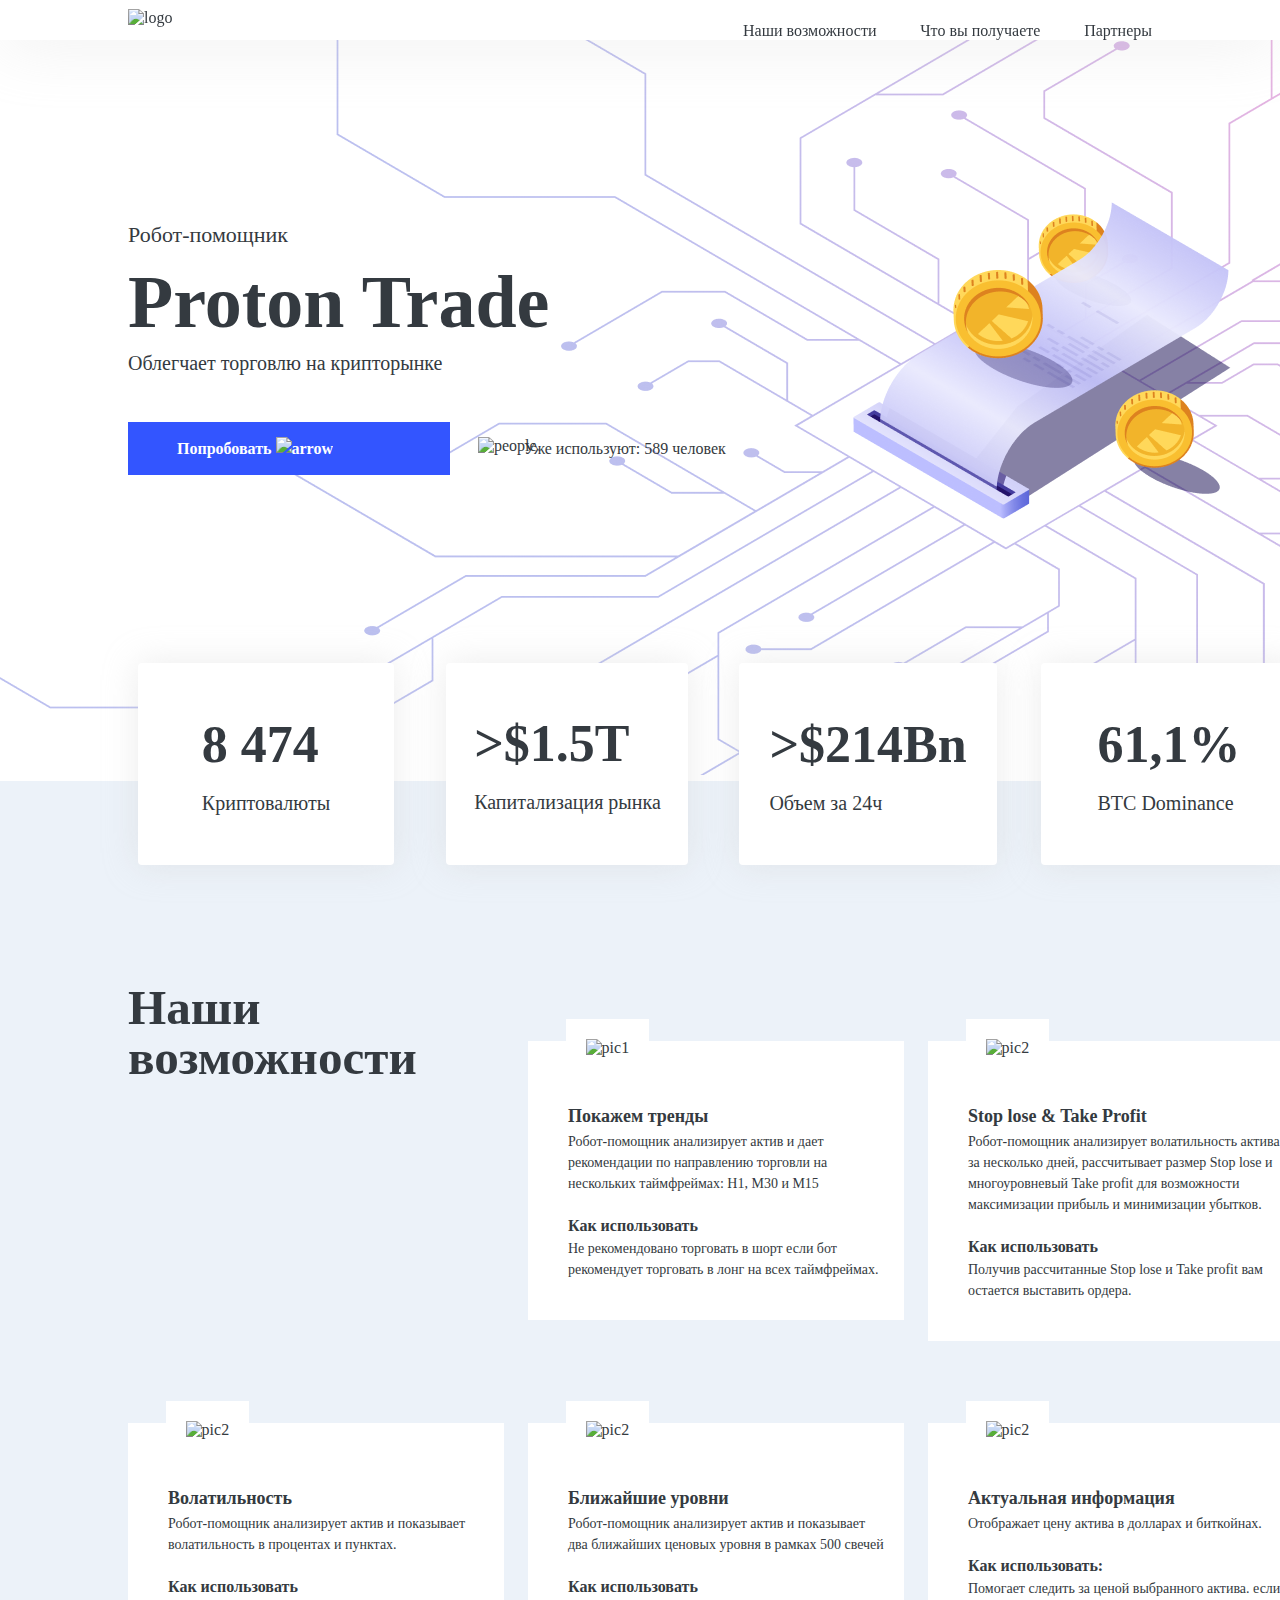
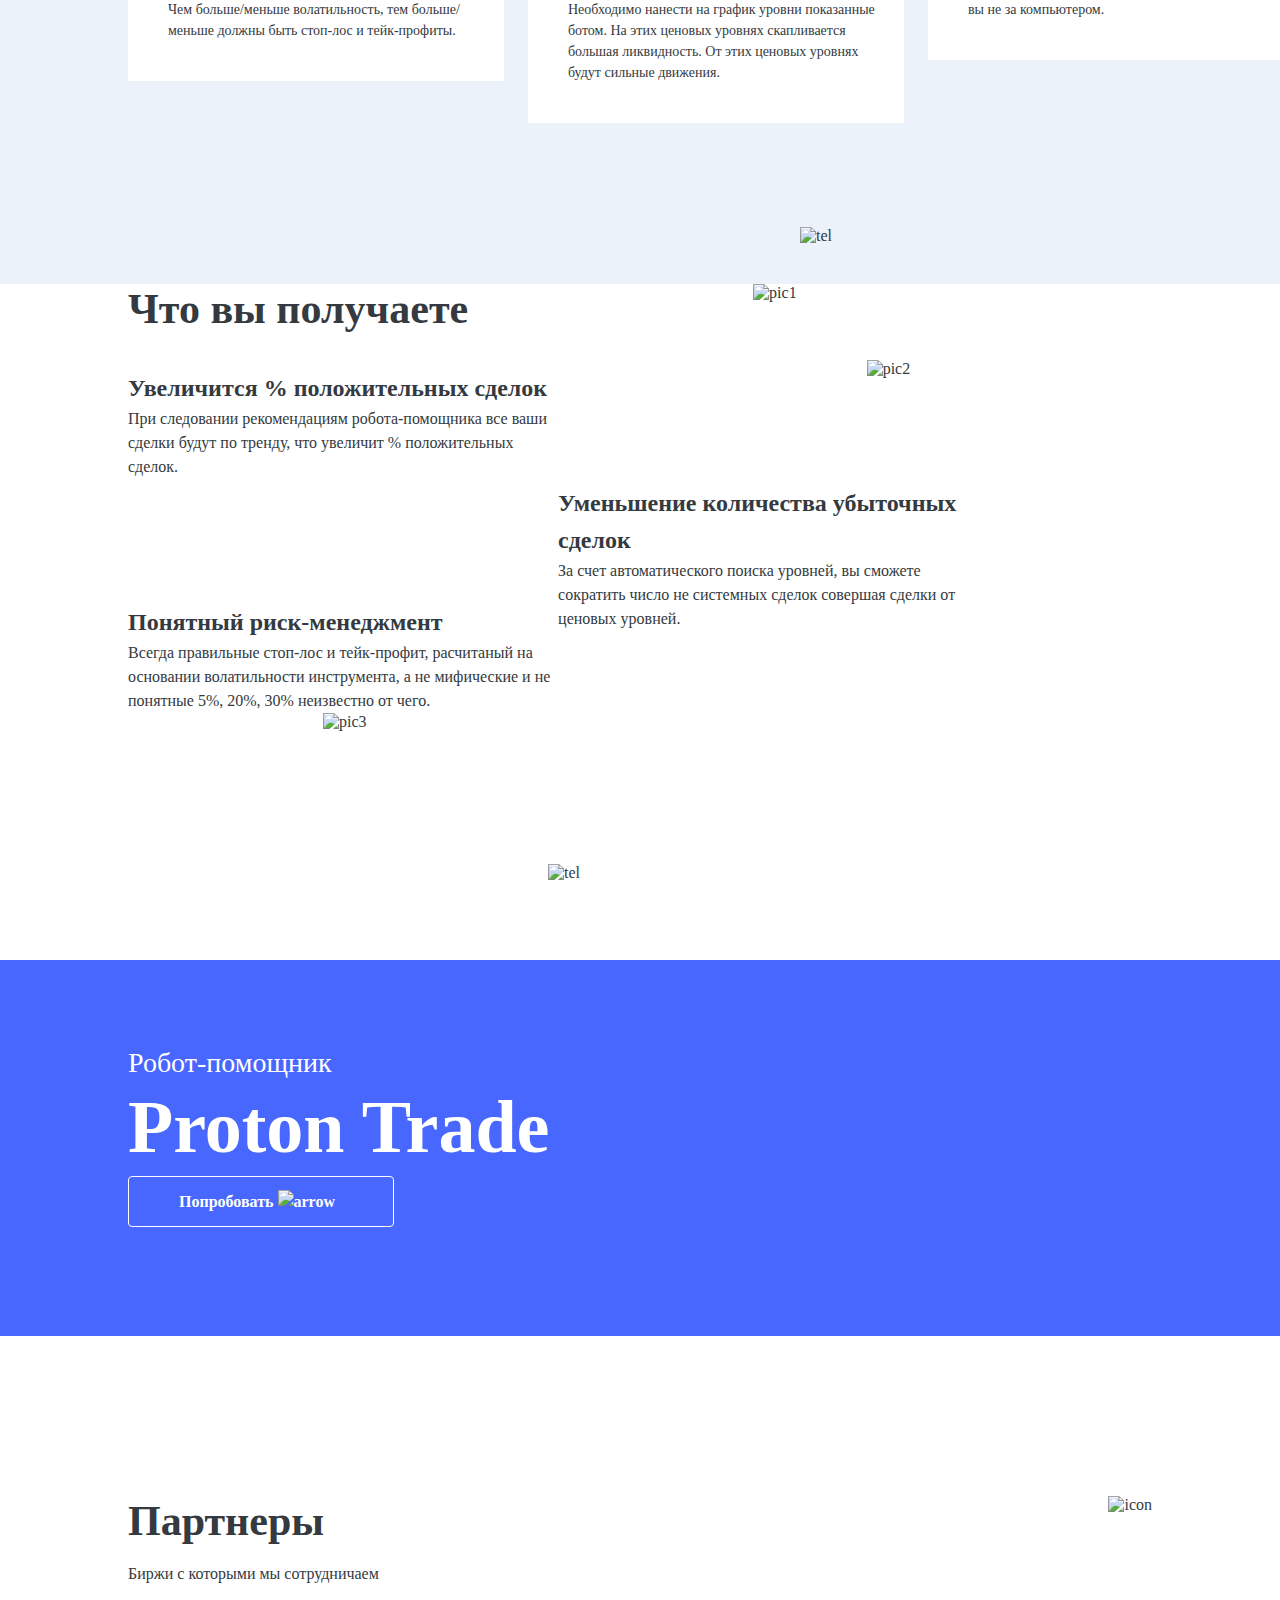
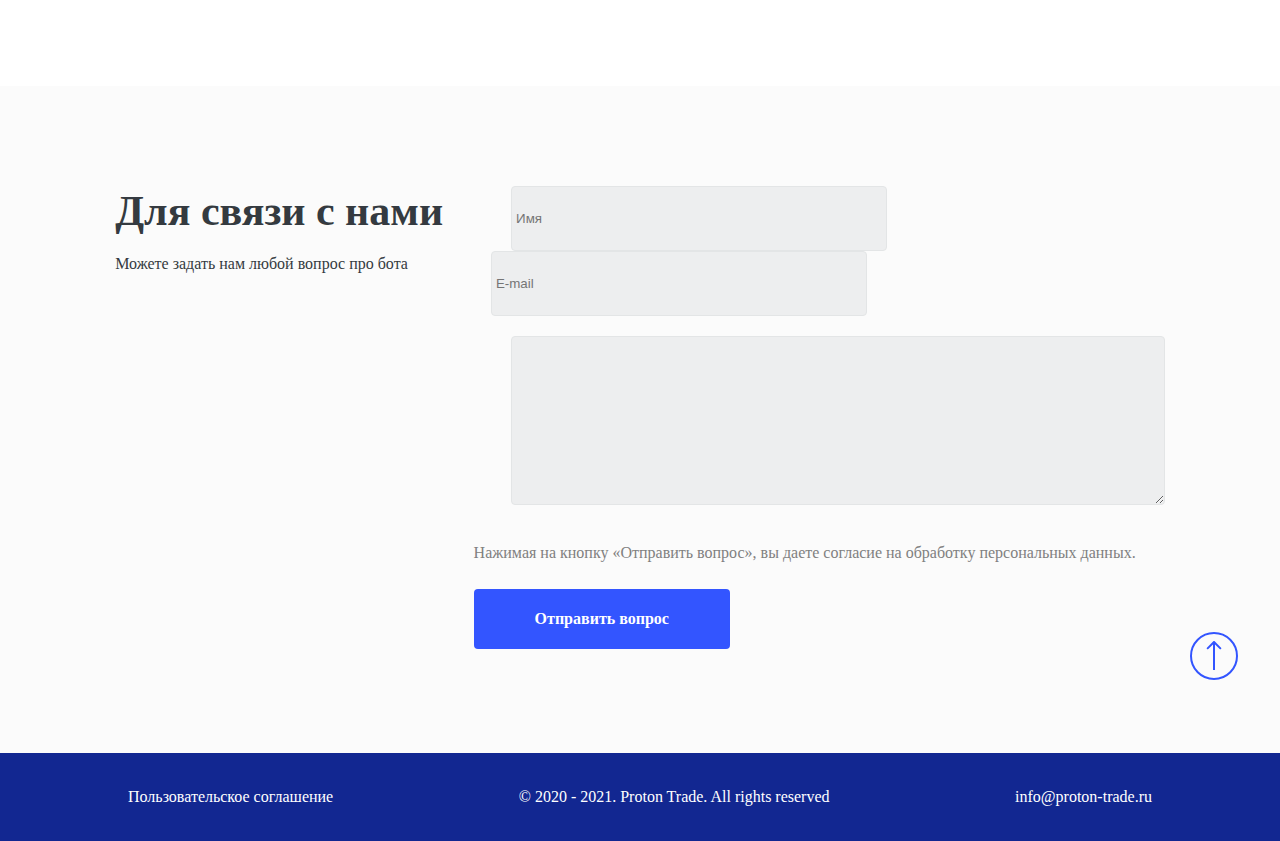
==== index1.html @ f9cb55f0 "change file" ====
<!DOCTYPE html>
<html lang="en">

<head>
    <meta charset="UTF-8">
    <meta http-equiv="X-UA-Compatible" content="IE=edge">
    <meta name="viewport" content="width=device-width, initial-scale=1.0">
    <title>new1</title>
    <link rel="preconnect" href="https://fonts.googleapis.com">
    <link rel="preconnect" href="https://fonts.gstatic.com" crossorigin>
    <link
        href="https://fonts.googleapis.com/css2?family=Poppins:wght@400;500;600;700&family=Rubik:wght@300;400;700&display=swap"
        rel="stylesheet">
    <link rel="stylesheet" href="scss/main.css">
</head>

<body>
    <div class="wrapper">
        <header>
            <div class="logo-shadow">
                <nav class="logo" id="up">
                    <img class="logo-image" src="../new_project/images/logo.svg" alt="logo">
                    <ul class="logo-links">
                        <li> <a href="#opportunities">Наши возможности</a></li>
                        <li> <a href="#receive">Что вы получаете</a></li>
                        <li> <a href="#partners">Партнеры</a></li>
                    </ul>

                </nav>
            </div>
            <div class="info-container">
                <p class="info-container__text-top">Робот-помощник</p>
                <h1 class="head">Proton Trade</h1>
                <p class="info-container__text-mid">Облегчает торговлю на крипторынке</p>
                <a class="info-container__buttom" href="#">Попробовать <img class="arrow"
                        src="../new_project/images/arrow.svg" alt="arrow"></a>
                <img class="info-container__img-button" src="../new_project/images/people.svg" alt="people">
                <p class="info-container__text-bottom">Уже используют: 589 человек</p>

            </div>

        </header>

        <section class="content-cards">
            <div class="center">
                <div class="info-card">
                    <div class="info-card__info-items__cripto">
                        <h4 class="info-items__text-head">8 474</h4>
                        <p class="info-items__text-description">Криптовалюты</p>
                    </div>
                    <div class="info-card__info-items__capital">
                        <h4 class="info-items__text-head">>$1.5T</h4>
                        <p class="info-items__text-description">Капитализация рынка</p>
                    </div>
                    <div class="info-card__info-items__volume">
                        <h4 class="info-items__text-head">>$214Bn</h4>
                        <p class="info-items__text-description">Объем за 24ч</p>
                    </div>
                    <div class="info-card__info-items__btc">
                        <h4 class="info-items__text-head">61,1%</h4>
                        <p class="info-items__text-description">BTC Dominance</p>
                    </div>
                </div>
                <div class="content-items">

                    <div class="content-items__text-head">
                        <h3 id="opportunities"> Наши возможности</h3>
                    </div>

                    <div class="content-items__text-card">
                        <img class="content-items__text-card__logo-rocket" src="../new_project/images/pic1.svg"
                            alt="pic1">
                        <div class="content-items__text-card__box">
                            <h5 class="content-items__text-card__text-head">Покажем тренды</h5>
                            <p class="content-items__text-card__text-descr">Робот-помощник анализирует актив и дает
                                рекомендации по направлению торговли на нескольких таймфреймах: H1, М30 и М15</p>
                            <h5 class="content-items__text-card__text-head-botton">Как использовать</h5>
                            <p class="content-items__text-card__text-descr">Не рекомендовано торговать в шорт если бот
                                рекомендует торговать в лонг на всех таймфреймах.</p>
                        </div>
                    </div>
                    <div class="content-items__text-card">
                        <img class="content-items__text-card__logo-graf" class="content-items__text-card__logo"
                            src="../new_project/images/pic2.svg" alt="pic2">
                        <div class="content-items__text-card__box">
                            <h5 class="content-items__text-card__text-head">Stop lose & Take Profit</h5>
                            <p class="content-items__text-card__text-descr">Робот-помощник анализирует волатильность
                                актива
                                за несколько дней, рассчитывает размер Stop lose и многоуровневый Take profit для
                                возможности максимизации прибыль и минимизации убытков.</p>
                            <h5 class="content-items__text-card__text-head-botton">Как использовать</h5>
                            <p class="content-items__text-card__text-descr">Получив рассчитанные Stop lose и Take profit
                                вам остается выставить ордера.</p>
                        </div>
                    </div>
                    <div class="content-items__text-card">
                        <img class="content-items__text-card__logo-time" src="../new_project/images/pic3.svg"
                            alt="pic2">
                        <div class="content-items__text-card__box">
                            <h5 class="content-items__text-card__text-head">Волатильность</h5>
                            <p class="content-items__text-card__text-descr">Робот-помощник анализирует актив и
                                показывает
                                волатильность в процентах и пунктах.</p>
                            <h5 class="content-items__text-card__text-head-botton">Как использовать</h5>
                            <p class="content-items__text-card__text-descr">Чем больше/меньше волатильность, тем
                                больше/меньше должны быть стоп-лос и тейк-профиты.</p>
                        </div>
                    </div>
                    <div class="content-items__text-card">
                        <img class="content-items__text-card__logo-table" src="../new_project/images/pic4.svg"
                            alt="pic2">
                        <div class="content-items__text-card__box">
                            <h5 class="content-items__text-card__text-head">Ближайшие уровни</h5>
                            <p class="content-items__text-card__text-descr">Робот-помощник анализирует актив и
                                показывает
                                два ближайших ценовых уровня в рамках 500 свечей</p>
                            <h5 class="content-items__text-card__text-head-botton">Как использовать</h5>
                            <p class="content-items__text-card__text-descr">Необходимо нанести на график уровни
                                показанные
                                ботом. На этих ценовых уровнях скапливается большая ликвидность. От этих ценовых уровнях
                                будут сильные движения.</p>
                        </div>
                    </div>
                    <div class="content-items__text-card">
                        <img class="content-items__text-card__logo-device" src="../new_project/images/pic5.svg"
                            alt="pic2">
                        <div class="content-items__text-card__box">
                            <h5 class="content-items__text-card__text-head">Актуальная информация</h5>
                            <p class="content-items__text-card__text-descr">Отображает цену актива в долларах и
                                биткойнах.
                            </p>
                            <h5 class="content-items__text-card__text-head-botton">Как использовать:</h5>
                            <p class="content-items__text-card__text-descr">Помогает следить за ценой выбранного актива.
                                если вы не за компьютером.</p>
                            <div>
                            </div>
                        </div>
                    </div>
        </section>
        <section class="content-description">
            <div class="content-description-box">
                <h3 id="receive">Что вы получаете</h3>
                <h4 class="content-description-box__top-title">Увеличится % положительных сделок</h4>
                <p class="content-description-box__text">При следовании рекомендациям робота-помощника все ваши сделки
                    будут по тренду, что увеличит % положительных сделок.</p>
            </div>
            <div class="content-description__imgtop">
                <img src="../new_project/images/pc1.png" alt="pic1">
            </div>
            <div class="content-description__imgcenter">
                <img src="../new_project/images/pc2.png" alt="pic2">
            </div>


            <div class="content-description-box">
                <h4 class="content-description-box__centre-title"> Понятный риск-менеджмент</h4>
                <p class="content-description-box__text">Всегда правильные стоп-лос и тейк-профит, расчитаный на
                    основании волатильности инструмента, а не мифические и не понятные 5%, 20%, 30% неизвестно от чего.
                </p>
            </div>

            <div class="content-description-box">
                <h4 class="content-description-box__botton-title">Уменьшение количества убыточных сделок</h4>
                <p class="content-description-box__text">За счет автоматического поиска уровней, вы сможете сократить
                    число не системных сделок совершая сделки от ценовых уровней.</p>
            </div>
            <div class="content-description__imgbotton">
                <img src="../new_project/images/pc3.png" alt="pic3">
            </div>


        </section>

        <section class="aside-container">
            <div class="aside-container__text-block">
                <p class="aside-container__text-block__text-top">Робот-помощник</p>
                <h1 class="aside-container__text-block__text-head">Proton Trade</h1>
                <a class="aside-container__text-block__button" href="#">Попробовать <img
                        class="aside-container__text-block__button-image" src="../new_project/images/Arrow.svg"
                        alt="arrow"></a>
                <div>
                    <img class="aside-container__image-phone-left" src="../new_project/images/lefttel.png" alt="tel">
                    <img class="aside-container__image-phone-right" src="../new_project/images/righttel.png" alt="tel">

        </section>


        <section class="icons-partners">
            <div class="icons-partners__discr">
                <h5 id="partners">Партнеры</h5>
                <p class="icons-partners__discr__text">Биржи с которыми мы сотрудничаем</p>
            </div>

            <img class="icons-partners__img" src="../new_project/images/icon.png" alt="icon">


        </section>

        <section class="form">
            <div class="form-container">
                <div class="form-container__text-block">
                    <h5>Для связи с нами</h5>
                    <p>Можете задать нам любой вопрос про бота</p>
                </div>

                <form>
                    <input class="form-container__input-name" type="text" name="name" placeholder=" Имя"
                        required>
                    <input class="form-container__input-mail" type="email" name="email" placeholder=" E-mail"
                        required>
                    <textarea class="form-container__input-comment" name="comments" placeholder="Комментарий"> </textarea>
                </form>
            </div>

            <p class="form-text">Нажимая на кнопку «Отправить вопрос», вы даете согласие на обработку персональных
                данных.</p>
            <div class="form-button">
                <button type="submit" class="form-button__text"> Отправить вопрос </button>
            </div>
            <a class="form-img__button" href="#up"><img class="" src="./images/button-up.svg" alt="up"></a>
        </section>




        <footer>
            <div class="footer-info">
                <a class="footer-link" href="#">Пользовательское соглашение</a>
                <p class="footer-text">© 2020 - 2021. Proton Trade. All rights reserved</p>
                <a class="footer-tomail" href="tomail:info@proton-trade.ru">info@proton-trade.ru</a>
            </div>
        </footer>









    </div>



</body>

</html>
---- scss/main.css ----
.wrapper {
  max-width: 1440px;
  margin: 0 auto;
  color: #343A40;
}

* {
  padding: 0;
  margin: 0;
  border: 0;
}

header {
  background: url(../images/shemi.png);
  background-repeat: no-repeat;
}

.logo-shadow {
  width: 100%;
  -webkit-filter: drop-shadow(0px 0px 34px rgba(208, 208, 208, 0.4));
          filter: drop-shadow(0px 0px 34px rgba(208, 208, 208, 0.4));
  background: white;
}

.logo-shadow .logo {
  display: -webkit-box;
  display: -ms-flexbox;
  display: flex;
  width: 80%;
  margin: 0 auto;
  -webkit-box-pack: justify;
      -ms-flex-pack: justify;
          justify-content: space-between;
}

.logo-shadow .logo .logo-image {
  margin-top: 9px;
}

.logo .logo-links {
  padding-top: 22px;
  display: -webkit-box;
  display: -ms-flexbox;
  display: flex;
  width: 100%;
  max-width: 409px;
  -webkit-box-pack: justify;
      -ms-flex-pack: justify;
          justify-content: space-between;
}

.logo .logo-links a {
  text-decoration: none;
  color: #343A40;
}

.logo .logo-links li {
  display: inline-block;
  list-style: none;
}

.info-container {
  padding-top: 182px;
  padding-bottom: 320px;
  width: 80%;
  margin: 0 auto;
}

.info-container__text-top {
  font-family: "Rubik, sans-serif";
  font-size: 22px;
  font-weight: 300;
  line-height: 26px;
}

.info-container .head {
  font-family: 'Rubik, sans-serif';
  font-size: 74px;
  font-weight: 700;
  line-height: 88px;
  margin-top: 10px;
  margin-bottom: 5px;
}

.info-container .info-container__text-mid {
  font-family: 'Rubik, sans-serif';
  font-size: 20px;
  line-height: 24px;
  margin-bottom: 62px;
}

.info-container__buttom {
  text-decoration: none;
  color: white;
  font-family: 'Poppins, sans-serif';
  font-size: 16px;
  font-weight: 600;
  line-height: 24px;
  padding: 18px 117px 18px 49px;
  background: #3355FF;
}

.info-container .info-container__buttom:hover {
  background: #1631B6;
  -webkit-transition: 1s;
  transition: 1s;
}

.info-container .info-container__text-bottom {
  display: inline-block;
  color: #343A40;
  font-family: 'Poppins, sans-serif';
  font-size: 16px;
  line-height: 24px;
  margin-left: 70px;
}

.info-container .info-container__img-button {
  position: absolute;
  margin-left: 24px;
}

.center {
  width: 80%;
  margin: 0 auto;
}

.content-cards {
  padding-top: 202px;
  background: #ECF2F9;
}

.content-cards .info-card {
  display: -ms-grid;
  display: grid;
  -ms-grid-columns: (276px)[4];
      grid-template-columns: repeat(4, 276px);
  -webkit-column-gap: 25px;
          column-gap: 25px;
  justify-items: center;
  position: absolute;
  height: 198px;
  top: 663px;
}

.content-cards .info-card .info-card__info-items__cripto {
  padding: 43px 64px;
  background: #FFFFFF;
  -webkit-box-shadow: 0px 0px 34px rgba(208, 208, 208, 0.4);
          box-shadow: 0px 0px 34px rgba(208, 208, 208, 0.4);
  border-radius: 4px;
}

.content-cards .info-card .info-card__info-items__cripto .info-items__text-head {
  color: #343A40;
  font-family: 'Poppins, sans-serif';
  font-weight: bold;
  font-size: 52px;
  line-height: 78px;
  margin-bottom: 4px;
}

.content-cards .info-card .info-card__info-items__cripto .info-items__text-description {
  color: #343A40;
  font-family: 'Poppins, sans-serif';
  font-size: 20px;
  line-height: 30px;
}

.content-cards .info-card .info-card__info-items__capital {
  padding: 42px 27px 48px 28px;
  background: #FFFFFF;
  -webkit-box-shadow: 0px 0px 34px rgba(208, 208, 208, 0.4);
          box-shadow: 0px 0px 34px rgba(208, 208, 208, 0.4);
  border-radius: 4px;
}

.content-cards .info-card .info-card__info-items__capital .info-items__text-head {
  color: #343A40;
  font-family: 'Poppins, sans-serif';
  font-weight: bold;
  font-size: 52px;
  line-height: 78px;
  margin-bottom: 4px;
}

.content-cards .info-card .info-card__info-items__capital .info-items__text-description {
  color: #343A40;
  font-family: 'Poppins, sans-serif';
  font-size: 20px;
  line-height: 30px;
}

.content-cards .info-card .info-card__info-items__volume {
  padding: 43px 30px;
  background: #FFFFFF;
  -webkit-box-shadow: 0px 0px 34px rgba(208, 208, 208, 0.4);
          box-shadow: 0px 0px 34px rgba(208, 208, 208, 0.4);
  border-radius: 4px;
}

.content-cards .info-card .info-card__info-items__volume .info-items__text-head {
  color: #343A40;
  font-family: 'Poppins, sans-serif';
  font-weight: bold;
  font-size: 52px;
  line-height: 78px;
  margin-bottom: 4px;
}

.content-cards .info-card .info-card__info-items__volume .info-items__text-description {
  color: #343A40;
  font-family: 'Poppins, sans-serif';
  font-size: 20px;
  line-height: 30px;
}

.content-cards .info-card .info-card__info-items__btc {
  padding: 43px 57px;
  background: #FFFFFF;
  -webkit-box-shadow: 0px 0px 34px rgba(208, 208, 208, 0.4);
          box-shadow: 0px 0px 34px rgba(208, 208, 208, 0.4);
  border-radius: 4px;
}

.content-cards .info-card .info-card__info-items__btc .info-items__text-head {
  color: #343A40;
  font-family: 'Poppins, sans-serif';
  font-weight: bold;
  font-size: 52px;
  line-height: 78px;
  margin-bottom: 4px;
}

.content-cards .info-card .info-card__info-items__btc .info-items__text-description {
  color: #343A40;
  font-family: 'Poppins, sans-serif';
  font-size: 20px;
  line-height: 30px;
}

.content-cards .content-items {
  display: -ms-grid;
  display: grid;
  -ms-grid-columns: (376px)[3];
      grid-template-columns: repeat(3, 376px);
  /*grid-template-rows: repeat(2, 372px);*/
  -webkit-column-gap: 24px;
          column-gap: 24px;
  row-gap: 24px;
  padding-bottom: 161px;
}

.content-cards .content-items .content-items__text-head {
  color: #343A40;
  font-family: 'Rubik, sans-serif';
  font-size: 42px;
  font-weight: 700;
  line-height: 50px;
  width: 21%;
  margin-right: 100px;
}

.content-cards .content-items .content-items__text-card .content-items__text-card__box {
  padding: 60px 20px 40px 40px;
  width: 316px;
  background: #fff;
}

.content-cards .content-items .content-items__text-card .content-items__text-card__text-head {
  color: #343A40;
  font-family: 'Poppins, sans-serif';
  font-size: 18px;
  font-weight: 700;
  line-height: 30px;
}

.content-cards .content-items .content-items__text-card .content-items__text-card__text-descr {
  color: #343A40;
  font-family: 'Poppins, sans-serif';
  font-size: 14px;
  line-height: 21px;
}

.content-cards .content-items .content-items__text-card .content-items__text-card__text-head-botton {
  color: #343A40;
  margin-top: 20px;
  font-family: 'Poppins, sans-serif';
  font-size: 16px;
  font-weight: 600;
  line-height: 24px;
}

.content-cards .content-items .content-items__text-card .content-items__text-card__logo-rocket {
  padding: 20px 20px;
  background: white;
  position: relative;
  top: 10%;
  left: 10%;
}

.content-cards .content-items .content-items__text-card .content-items__text-card__logo-graf {
  padding: 20px 20px;
  background: white;
  position: relative;
  top: 10%;
  left: 10%;
}

.content-cards .content-items .content-items__text-card .content-items__text-card__logo-time {
  padding: 20px 20px;
  background: white;
  position: relative;
  top: 10%;
  left: 10%;
}

.content-cards .content-items .content-items__text-card .content-items__text-card__logo-table {
  padding: 20px 20px;
  background: white;
  position: relative;
  top: 10%;
  left: 10%;
}

.content-cards .content-items .content-items__text-card .content-items__text-card__logo-device {
  padding: 20px 20px;
  background: white;
  position: relative;
  top: 10%;
  left: 10%;
}

.content-description {
  display: -webkit-box;
  display: -ms-flexbox;
  display: flex;
  -ms-flex-wrap: wrap;
      flex-wrap: wrap;
  width: 80%;
  margin: 0 auto;
  padding-bottom: 229px;
}

.content-description .content-description-box {
  width: 42%;
}

.content-description .content-description-box h3 {
  color: #343A40;
  font-family: 'Rubik, sans-serif';
  font-size: 42px;
  font-weight: 700;
  line-height: 50px;
}

.content-description .content-description-box h4 {
  color: #343A40;
  font-family: 'Poppins, sans-serif';
  font-size: 24px;
  font-weight: 600;
  line-height: 37px;
}

.content-description .content-description-box .content-description-box__text {
  font-family: 'Poppins, sans-serif';
  font-size: 16px;
  line-height: 24px;
}

.content-description .content-description__imgtop {
  margin-left: 195px;
}

.content-description .content-description__imgbotton {
  margin-left: 195px;
}

.content-description .content-description__imgcenter {
  margin: 76px 166px 107px 70px;
}

.content-description .content-description-box__centre-title {
  margin-top: 119px;
}

.content-description .content-description-box__top-title {
  margin-top: 36px;
}

.aside-container {
  background: #4867FF;
}

.aside-container .aside-container__image-phone-left {
  position: relative;
  left: 420px;
  top: -350px;
}

.aside-container .aside-container__image-phone-right {
  position: relative;
  left: 636px;
  top: -987px;
}

.aside-container .aside-container__text-block {
  width: 80%;
  margin: 0 auto;
  height: 376px;
}

.aside-container .aside-container__text-block .aside-container__text-block__text-top {
  color: #FFFFFF;
  font-family: 'Rubik, sans-serif';
  font-size: 28px;
  font-weight: 400;
  line-height: 33px;
  padding-top: 86px;
  margin-bottom: 4px;
}

.aside-container .aside-container__text-block .aside-container__text-block__text-head {
  font-family: 'Rubik, sans-serif';
  font-size: 74px;
  font-weight: 700;
  line-height: 88px;
  color: #fff;
  margin-bottom: 19px;
}

.aside-container .aside-container__text-block .aside-container__text-block__button {
  text-decoration: none;
  color: white;
  font-family: 'Poppins, sans-serif';
  font-size: 16px;
  font-weight: 600;
  line-height: 24px;
  padding: 16px 58px 16px 50px;
  background: #4867FF;
  border: 1px solid #fff;
  border-radius: 4px;
}

.aside-container .aside-container__text-block .aside-container__text-block__button:hover {
  background: #1631B6;
  -webkit-transition: 1s;
  transition: 1s;
}

.aside-container .aside-container__text-block .aside-container__text-block__button:hover .aside-container__text-block__button-image {
  margin-left: 8px;
}

.icons-partners {
  display: -webkit-box;
  display: -ms-flexbox;
  display: flex;
  -webkit-box-pack: justify;
      -ms-flex-pack: justify;
          justify-content: space-between;
  width: 80%;
  margin: 0 auto;
  margin-top: 160px;
  margin-bottom: 100px;
}

.icons-partners .icons-partners__discr h5 {
  font-family: 'Rubik, sans-serif';
  font-size: 42px;
  font-weight: 700;
  line-height: 50px;
  margin-bottom: 16px;
}

.icons-partners .icons-partners__discr .icons-partners__discr__text {
  color: #343A40;
  font-family: 'Poppins, sans-serif';
  font-size: 16px;
  line-height: 24px;
}

.form {
  padding-top: 100px;
  background: #FBFBFB;
}

.form .form-container {
  width: 82%;
  margin: 0 auto;
  display: -webkit-box;
  display: -ms-flexbox;
  display: flex;
}

.form .form-container .form-container__text-block h5 {
  font-family: 'Rubik, sans-serif';
  font-size: 42px;
  font-weight: 700;
  line-height: 50px;
  margin-bottom: 16px;
  width: 376px;
}

.form .form-container .form-container__text-block p {
  font-family: 'Poppins, sans-serif';
  font-size: 16px;
  line-height: 24px;
}

.form .form-container .form-container__input-name {
  background: #EDEEEF;
  border: 1px solid #E3E5E6;
  -webkit-box-sizing: border-box;
          box-sizing: border-box;
  border-radius: 4px;
  width: 376px;
  height: 65px;
  margin: 0 3%;
}

.form .form-container .form-container__input-mail {
  background: #EDEEEF;
  border: 1px solid #E3E5E6;
  -webkit-box-sizing: border-box;
          box-sizing: border-box;
  border-radius: 4px;
  width: 376px;
  height: 65px;
}

.form .form-container .form-container__input-comment {
  background: #EDEEEF;
  border: 1px solid #E3E5E6;
  -webkit-box-sizing: border-box;
          box-sizing: border-box;
  border-radius: 4px;
  height: 169px;
  width: 97%;
  margin: 3% 0 3% 3%;
}

.form .form-text {
  font-family: 'Poppins, sans-serif';
  font-size: 16px;
  line-height: 24px;
  color: #808080;
  margin: 12px 0 24px 37%;
}

.form .form-button__text {
  color: #FFFFFF;
  font-family: 'Poppins, sans-serif';
  font-size: 16px;
  font-weight: 600;
  line-height: 24px;
  padding: 18px 61px;
  background: #3355FF;
  cursor: pointer;
  margin-left: 37%;
  border-radius: 4px;
}

.form .form-button__text:hover {
  background: #1631B6;
  -webkit-transition: 1s;
  transition: 1s;
}

.form .form-img__button img {
  margin-left: 93%;
  margin-top: -17px;
  padding-bottom: 69px;
}

footer {
  background: #122791;
}

footer .footer-info {
  width: 80%;
  margin: 0 auto;
  display: -webkit-box;
  display: -ms-flexbox;
  display: flex;
  -webkit-box-pack: justify;
      -ms-flex-pack: justify;
          justify-content: space-between;
  padding: 32px 0;
  color: #fff;
}

footer .footer-info .footer-link {
  color: #FFFFFF;
  font-family: 'Poppins, sans-serif';
  font-size: 16px;
  line-height: 24px;
  text-decoration: none;
}

footer .footer-info .footer-text {
  color: #FFFFFF;
  font-family: 'Poppins, sans-serif';
  font-size: 16px;
  line-height: 24px;
  text-decoration: none;
}

footer .footer-info .footer-tomail {
  text-decoration: none;
  font-family: 'Poppins, sans-serif';
  font-size: 16px;
  line-height: 24px;
  text-decoration: none;
  color: #fff;
}
/*# sourceMappingURL=main.css.map */
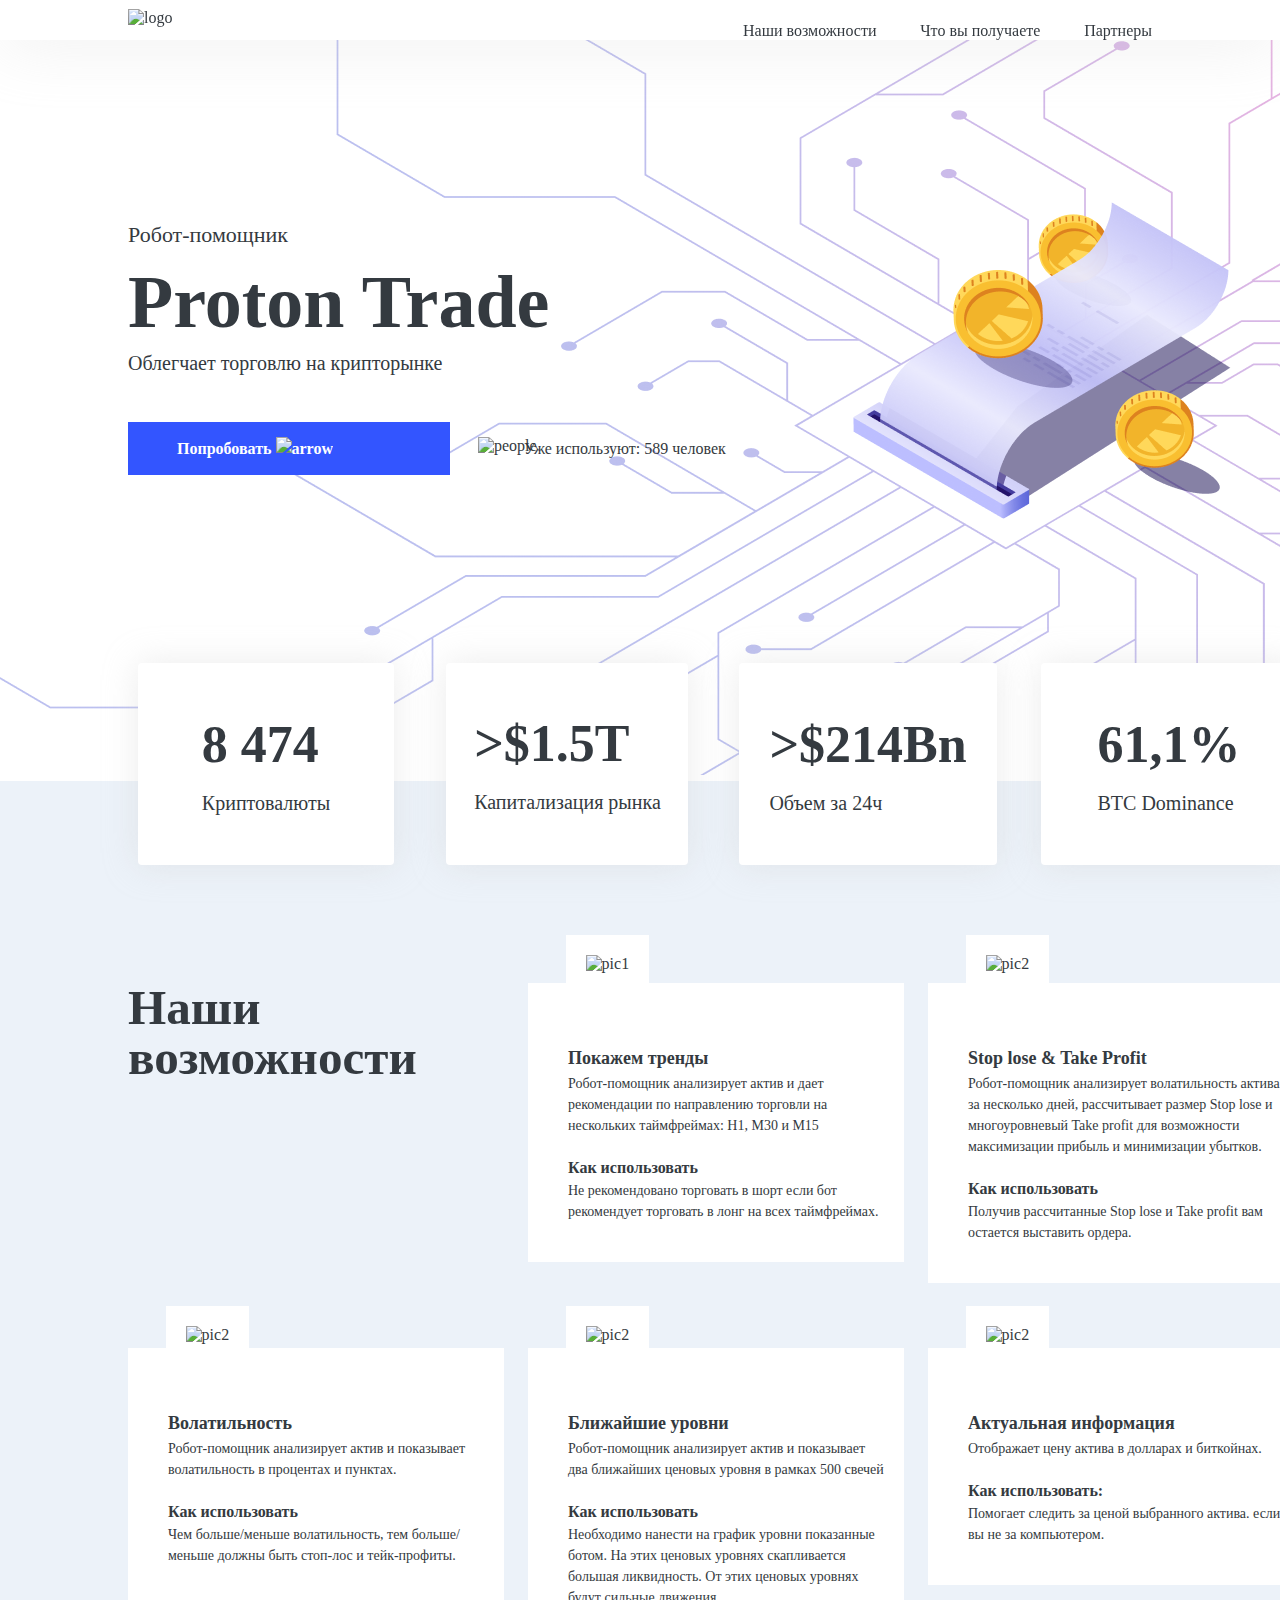
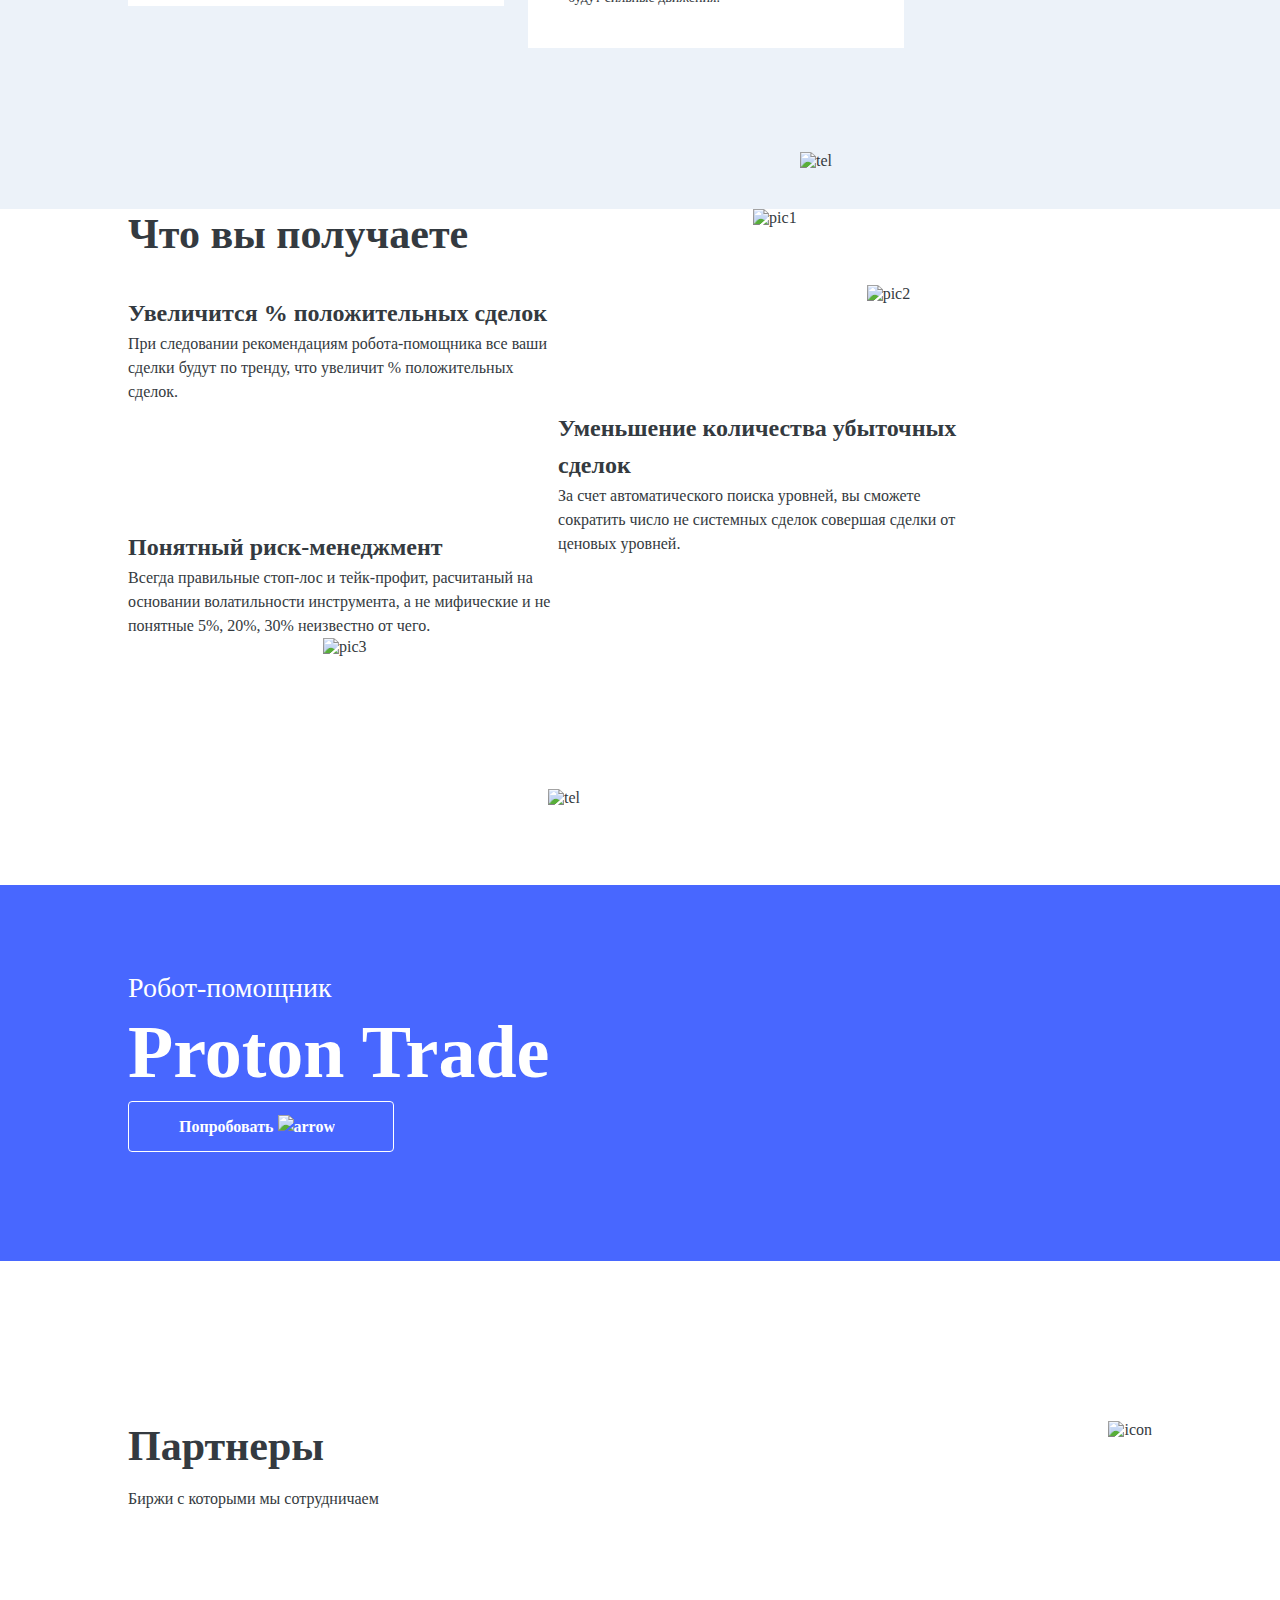
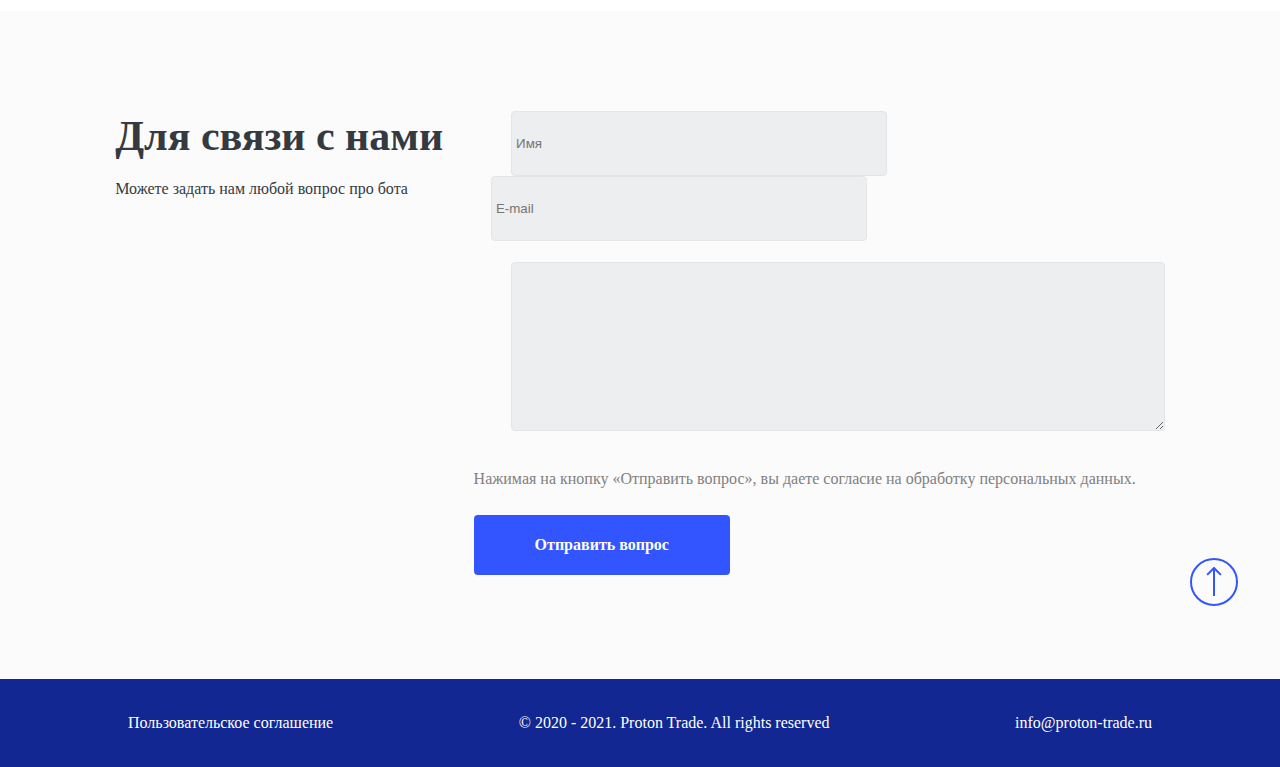
==== commit 8a186a71: "add pic change" ====
--- a/index1.html
+++ b/index1.html
@@ -19,7 +19,7 @@
         <header>
             <div class="logo-shadow">
                 <nav class="logo" id="up">
-                    <img class="logo-image" src="../new_project/images/logo.svg" alt="logo">
+                    <img class="logo-image" src="../new-project/images/logo.svg" alt="logo">
                     <ul class="logo-links">
                         <li> <a href="#opportunities">Наши возможности</a></li>
                         <li> <a href="#receive">Что вы получаете</a></li>
@@ -93,7 +93,7 @@
                                 вам остается выставить ордера.</p>
                         </div>
                     </div>
-                    <div class="content-items__text-card">
+                    <div class="content-items__text-card content-items__text-card_bottom-block">
                         <img class="content-items__text-card__logo-time" src="../new_project/images/pic3.svg"
                             alt="pic2">
                         <div class="content-items__text-card__box">
@@ -106,7 +106,7 @@
                                 больше/меньше должны быть стоп-лос и тейк-профиты.</p>
                         </div>
                     </div>
-                    <div class="content-items__text-card">
+                    <div class="content-items__text-card content-items__text-card_bottom-block">
                         <img class="content-items__text-card__logo-table" src="../new_project/images/pic4.svg"
                             alt="pic2">
                         <div class="content-items__text-card__box">
@@ -121,7 +121,7 @@
                                 будут сильные движения.</p>
                         </div>
                     </div>
-                    <div class="content-items__text-card">
+                    <div class="content-items__text-card content-items__text-card_bottom-block">
                         <img class="content-items__text-card__logo-device" src="../new_project/images/pic5.svg"
                             alt="pic2">
                         <div class="content-items__text-card__box">
--- a/scss/main.css
+++ b/scss/main.css
@@ -251,7 +251,7 @@
   padding-bottom: 161px;
 }
 
-.content-cards .content-items .content-items__text-head {
+.content-cards .content-items__text-head {
   color: #343A40;
   font-family: 'Rubik, sans-serif';
   font-size: 42px;
@@ -261,6 +261,10 @@
   margin-right: 100px;
 }
 
+.content-cards .content-items .content-items__text-card {
+  position: relative;
+}
+
 .content-cards .content-items .content-items__text-card .content-items__text-card__box {
   padding: 60px 20px 40px 40px;
   width: 316px;
@@ -294,41 +298,45 @@
 .content-cards .content-items .content-items__text-card .content-items__text-card__logo-rocket {
   padding: 20px 20px;
   background: white;
-  position: relative;
-  top: 10%;
+  position: absolute;
+  top: -16%;
   left: 10%;
 }
 
 .content-cards .content-items .content-items__text-card .content-items__text-card__logo-graf {
   padding: 20px 20px;
   background: white;
-  position: relative;
-  top: 10%;
+  position: absolute;
+  top: -16%;
   left: 10%;
 }
 
 .content-cards .content-items .content-items__text-card .content-items__text-card__logo-time {
   padding: 20px 20px;
   background: white;
-  position: relative;
-  top: 10%;
+  position: absolute;
+  top: -14%;
   left: 10%;
 }
 
 .content-cards .content-items .content-items__text-card .content-items__text-card__logo-table {
   padding: 20px 20px;
   background: white;
-  position: relative;
-  top: 10%;
+  position: absolute;
+  top: -14%;
   left: 10%;
 }
 
 .content-cards .content-items .content-items__text-card .content-items__text-card__logo-device {
   padding: 20px 20px;
   background: white;
-  position: relative;
-  top: 10%;
+  position: absolute;
+  top: -14%;
   left: 10%;
+}
+
+.content-items__text-card_bottom-block {
+  margin-top: 11%;
 }
 
 .content-description {
